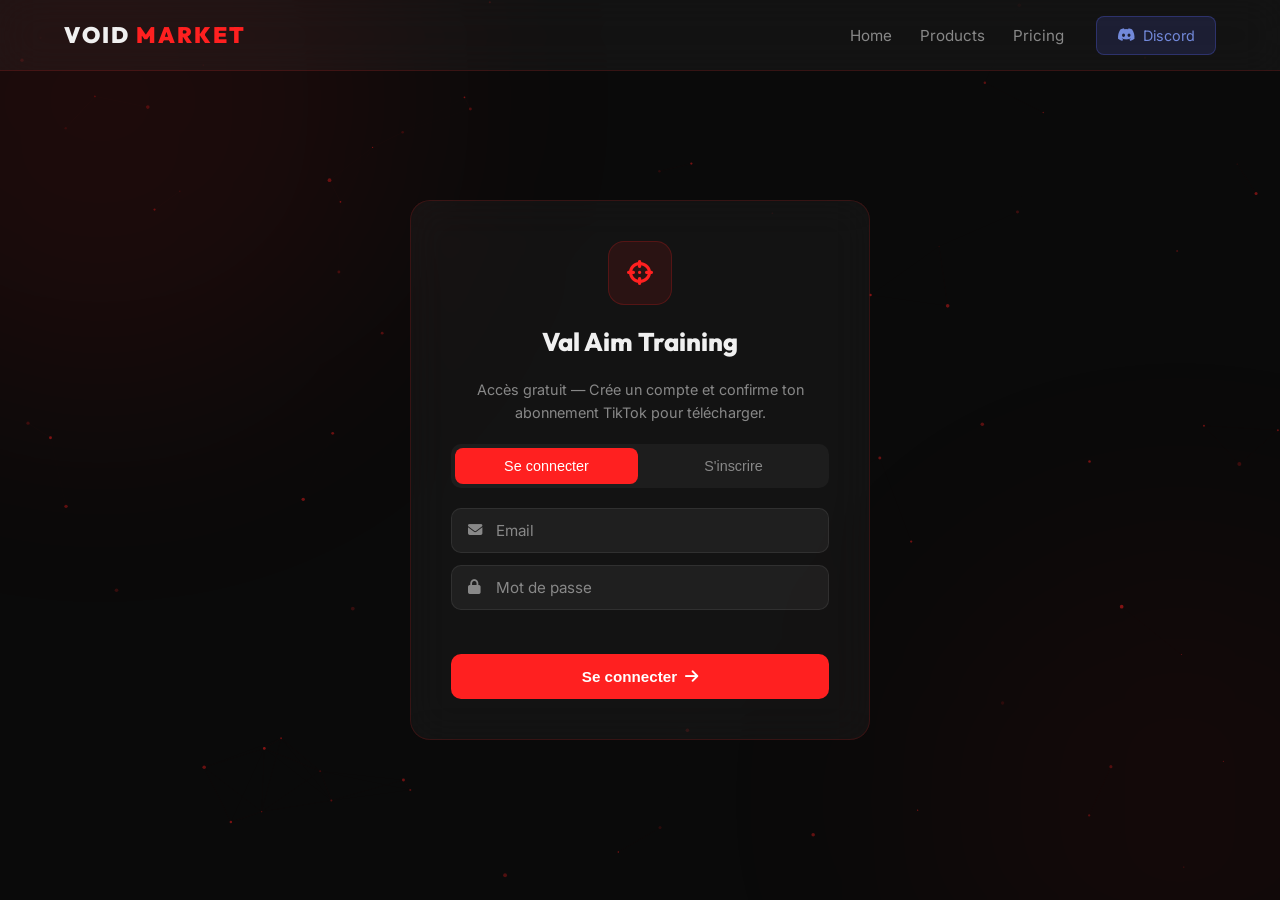
==== aim.html @ 9314b400 "Add files via upload" ====
<!DOCTYPE html>
<html lang="fr">
<head>
  <meta charset="UTF-8">
  <meta name="viewport" content="width=device-width, initial-scale=1.0">
  <title>Val Aim Training | Void Market</title>
  <link rel="icon" href="data:image/svg+xml,<svg xmlns=%22http://www.w3.org/2000/svg%22 viewBox=%220 0 100 100%22><circle cx=%2250%22 cy=%2250%22 r=%2250%22 fill=%22%23ff2020%22/><text x=%2250%22 y=%2272%22 font-family=%22Arial%22 font-size=%2260%22 font-weight=%22bold%22 fill=%22%23fff%22 text-anchor=%22middle%22>V</text></svg>">
  <link href="https://fonts.googleapis.com/css2?family=Inter:wght@300;400;500&family=Outfit:wght@400;600;800;900&display=swap" rel="stylesheet">
  <link rel="stylesheet" href="https://cdnjs.cloudflare.com/ajax/libs/font-awesome/6.4.0/css/all.min.css">
  <link rel="stylesheet" href="style.css">
  <link rel="stylesheet" href="aim.css">
</head>
<body>

  <canvas id="bg-canvas"></canvas>
  <div class="ambient-glow glow-1"></div>
  <div class="ambient-glow glow-2"></div>

  <!-- NAV -->
  <nav class="navbar glass">
    <div class="nav-content">
      <a href="index.html" class="logo">VOID <span class="accent">MARKET</span></a>
      <ul class="nav-links">
        <li><a href="index.html">Home</a></li>
        <li><a href="index.html#products">Products</a></li>
        <li><a href="index.html#pricing">Pricing</a></li>
      </ul>
      <a href="https://discord.gg/" class="btn-discord" target="_blank">
        <i class="fab fa-discord"></i> Discord
      </a>
    </div>
  </nav>

  <!-- GATE: affiché si pas connecté/vérifié -->
  <div id="gate" class="gate-wrapper">
    <div class="gate-card glass">
      <div class="gate-icon"><i class="fas fa-crosshairs"></i></div>
      <h2>Val Aim Training</h2>
      <p class="gate-desc">Accès gratuit — Crée un compte et confirme ton abonnement TikTok pour télécharger.</p>

      <!-- TABS -->
      <div class="tabs">
        <button class="tab active" id="tab-login" onclick="switchTab('login')">Se connecter</button>
        <button class="tab" id="tab-register" onclick="switchTab('register')">S'inscrire</button>
      </div>

      <!-- LOGIN FORM -->
      <form id="form-login" class="auth-form" onsubmit="handleLogin(event)">
        <div class="input-group">
          <i class="fas fa-envelope"></i>
          <input type="email" id="login-email" placeholder="Email" required>
        </div>
        <div class="input-group">
          <i class="fas fa-lock"></i>
          <input type="password" id="login-password" placeholder="Mot de passe" required>
        </div>
        <div id="login-error" class="form-error"></div>
        <button type="submit" class="btn-primary" style="width:100%; justify-content:center;">
          Se connecter <i class="fas fa-arrow-right"></i>
        </button>
      </form>

      <!-- REGISTER FORM -->
      <form id="form-register" class="auth-form" style="display:none;" onsubmit="handleRegister(event)">
        <div class="input-group">
          <i class="fas fa-envelope"></i>
          <input type="email" id="reg-email" placeholder="Email" required>
        </div>
        <div class="input-group">
          <i class="fas fa-lock"></i>
          <input type="password" id="reg-password" placeholder="Mot de passe (min 6 caractères)" required minlength="6">
        </div>
        <div id="register-error" class="form-error"></div>
        <button type="submit" class="btn-primary" style="width:100%; justify-content:center;">
          Créer un compte <i class="fas fa-arrow-right"></i>
        </button>
      </form>
    </div>
  </div>

  <!-- STEP 2: TikTok + Captcha -->
  <div id="verify-step" class="gate-wrapper" style="display:none;">
    <div class="gate-card glass">
      <div class="gate-icon tiktok"><i class="fab fa-tiktok"></i></div>
      <h2>Dernière étape</h2>
      <p class="gate-desc">Confirme ton abonnement TikTok pour accéder au contenu gratuit.</p>

      <a href="https://www.tiktok.com/@yt96c" target="_blank" class="tiktok-btn">
        <i class="fab fa-tiktok"></i> Aller sur le TikTok @yt96c
      </a>

      <div class="checkbox-group">
        <label class="custom-checkbox">
          <input type="checkbox" id="tiktok-check">
          <span class="checkmark"></span>
          Je confirme être abonné à <strong>@yt96c</strong> sur TikTok
        </label>
      </div>

      <!-- hCaptcha -->
      <div class="h-captcha" data-sitekey="10000000-ffff-ffff-ffff-000000000001" data-theme="dark"></div>

      <div id="verify-error" class="form-error"></div>
      <button onclick="handleVerify()" class="btn-primary" style="width:100%; justify-content:center; margin-top:16px;">
        Accéder au contenu <i class="fas fa-unlock"></i>
      </button>
    </div>
  </div>

  <!-- CONTENT: page produit (cachée jusqu'à vérification) -->
  <div id="content" style="display:none;">
    <section class="aim-hero">
      <div class="aim-hero-content">
        <div class="hero-badge"><i class="fas fa-crosshairs"></i> 100% Gratuit</div>
        <h1>Val Aim <span class="accent">Training</span></h1>
        <p class="subtitle">Améliore ta précision et ta réactivité sur Valorant. Outil léger, rapide et gratuit.</p>
        <div class="hero-buttons">
          <a href="#aim-download" class="btn-primary">Télécharger <i class="fas fa-download"></i></a>
          <a href="#aim-features" class="btn-secondary">Voir les features</a>
        </div>
      </div>
      <div class="aim-hero-img">
        <img src="https://i.imgur.com/ZZ62Hyu.jpeg" alt="Val Aim Training">
      </div>
    </section>

    <section id="aim-features" class="aim-features">
      <div class="section-header">
        <h2>Features <span class="accent">incluses</span></h2>
        <p>Tout ce dont tu as besoin pour progresser.</p>
      </div>
      <div class="features-grid">
        <div class="feature-item glass">
          <i class="fas fa-crosshairs"></i>
          <h4>Aim Trainer</h4>
          <p>Entraînement précis adapté à Valorant</p>
        </div>
        <div class="feature-item glass">
          <i class="fas fa-bolt"></i>
          <h4>Réactivité</h4>
          <p>Exercices de réaction pour améliorer ton temps de réponse</p>
        </div>
        <div class="feature-item glass">
          <i class="fas fa-chart-line"></i>
          <h4>Statistiques</h4>
          <p>Suivi de tes performances au fil du temps</p>
        </div>
        <div class="feature-item glass">
          <i class="fas fa-microchip"></i>
          <h4>Léger</h4>
          <p>Faible utilisation CPU/RAM, tourne en arrière-plan</p>
        </div>
        <div class="feature-item glass">
          <i class="fas fa-windows"></i>
          <h4>Compatible</h4>
          <p>Windows 10 & 11, AMD & Intel</p>
        </div>
        <div class="feature-item glass">
          <i class="fas fa-gift"></i>
          <h4>100% Gratuit</h4>
          <p>Aucun paiement requis, accès à vie</p>
        </div>
      </div>
    </section>

    <section id="aim-download" class="aim-download">
      <div class="download-card glass">
        <div class="download-icon"><i class="fas fa-download"></i></div>
        <h3>Télécharger Val Aim Training</h3>
        <p>Version 1.0.0 — Windows 10/11</p>
        <div class="download-info">
          <span><i class="fas fa-hdd"></i> ~2 MB</span>
          <span><i class="fas fa-shield-halved"></i> Vérifié</span>
          <span><i class="fas fa-clock"></i> Gratuit à vie</span>
        </div>
        <a href="#" class="btn-primary" style="margin-top: 8px;">
          <i class="fas fa-download"></i> Télécharger maintenant
        </a>
        <p style="color: var(--text-muted); font-size: 0.8rem; margin-top: 12px;">
          En téléchargeant, vous acceptez nos conditions d'utilisation.
        </p>
      </div>
    </section>

    <footer class="glass">
      <div class="footer-content">
        <div class="footer-logo">VOID <span class="accent">MARKET</span></div>
        <p>Premium Software Solutions</p>
        <div class="socials">
          <a href="https://discord.gg/" target="_blank"><i class="fab fa-discord"></i></a>
          <a href="https://www.tiktok.com/@yt96c" target="_blank"><i class="fab fa-tiktok"></i></a>
        </div>
        <p class="copyright">&copy; 2026 Void Market. All rights reserved.</p>
      </div>
    </footer>
  </div>

  <script src="https://js.hcaptcha.com/1/api.js" async defer></script>
  <script src="aim.js"></script>
  <script src="app.js"></script>
</body>
</html>
---- style.css ----
/* ── RESET & BASE ─────────────────────────────────────────────── */
*, *::before, *::after { box-sizing: border-box; margin: 0; padding: 0; }

:root {
  --bg:        #0a0a0a;
  --bg2:       #111111;
  --accent:    #ff2020;
  --accent2:   #ff6060;
  --glass:     rgba(255,255,255,0.04);
  --border:    rgba(255,32,32,0.15);
  --text:      #f0f0f0;
  --text-muted:#888;
  --radius:    16px;
}

html { scroll-behavior: smooth; }

body {
  font-family: 'Inter', sans-serif;
  background: var(--bg);
  color: var(--text);
  overflow-x: hidden;
  min-height: 100vh;
}

/* ── CANVAS BACKGROUND ───────────────────────────────────────── */
#bg-canvas {
  position: fixed;
  inset: 0;
  z-index: 0;
  pointer-events: none;
}

/* ── AMBIENT GLOWS ───────────────────────────────────────────── */
.ambient-glow {
  position: fixed;
  border-radius: 50%;
  filter: blur(120px);
  pointer-events: none;
  z-index: 0;
}
.glow-1 {
  width: 600px; height: 600px;
  background: rgba(255,32,32,0.08);
  top: -200px; left: -200px;
}
.glow-2 {
  width: 500px; height: 500px;
  background: rgba(180,0,0,0.06);
  bottom: -150px; right: -150px;
}

/* ── GLASS ───────────────────────────────────────────────────── */
.glass {
  background: var(--glass);
  backdrop-filter: blur(20px);
  -webkit-backdrop-filter: blur(20px);
  border: 1px solid var(--border);
}

/* ── ACCENT ──────────────────────────────────────────────────── */
.accent { color: var(--accent); }

/* ── NAVBAR ──────────────────────────────────────────────────── */
.navbar {
  position: fixed;
  top: 0; left: 0; right: 0;
  z-index: 100;
  border-top: none;
  border-left: none;
  border-right: none;
  border-bottom: 1px solid var(--border);
}
.nav-content {
  max-width: 1200px;
  margin: 0 auto;
  padding: 0 24px;
  height: 70px;
  display: flex;
  align-items: center;
  gap: 32px;
}
.logo {
  font-family: 'Outfit', sans-serif;
  font-weight: 900;
  font-size: 1.4rem;
  color: var(--text);
  text-decoration: none;
  letter-spacing: 2px;
}
.nav-links {
  list-style: none;
  display: flex;
  gap: 28px;
  margin-left: auto;
}
.nav-links a {
  color: var(--text-muted);
  text-decoration: none;
  font-size: 0.95rem;
  transition: color 0.2s;
}
.nav-links a:hover { color: var(--text); }

.btn-discord {
  display: flex;
  align-items: center;
  gap: 8px;
  padding: 10px 20px;
  background: rgba(88,101,242,0.15);
  border: 1px solid rgba(88,101,242,0.3);
  border-radius: 8px;
  color: #7289da;
  text-decoration: none;
  font-size: 0.9rem;
  transition: all 0.2s;
  white-space: nowrap;
}
.btn-discord:hover {
  background: rgba(88,101,242,0.25);
  color: #fff;
}

.mobile-menu-btn { display: none; cursor: pointer; font-size: 1.4rem; }

/* ── HERO ────────────────────────────────────────────────────── */
.hero {
  position: relative;
  z-index: 1;
  min-height: 100vh;
  display: flex;
  align-items: center;
  justify-content: center;
  text-align: center;
  padding: 120px 24px 80px;
}
.hero-content { max-width: 800px; }

.hero-badge {
  display: inline-flex;
  align-items: center;
  gap: 8px;
  padding: 6px 16px;
  background: rgba(255,32,32,0.1);
  border: 1px solid rgba(255,32,32,0.25);
  border-radius: 999px;
  font-size: 0.85rem;
  color: var(--accent2);
  margin-bottom: 24px;
}

.glitch {
  font-family: 'Outfit', sans-serif;
  font-weight: 900;
  font-size: clamp(3rem, 10vw, 7rem);
  letter-spacing: 4px;
  color: var(--text);
  position: relative;
  text-shadow: 0 0 40px rgba(255,32,32,0.3);
}
.glitch::before, .glitch::after {
  content: attr(data-text);
  position: absolute;
  inset: 0;
  opacity: 0;
}
.glitch:hover::before {
  opacity: 0.8;
  color: var(--accent);
  clip-path: polygon(0 0, 100% 0, 100% 35%, 0 35%);
  transform: translateX(-3px);
  animation: glitch-top 0.3s linear;
}
.glitch:hover::after {
  opacity: 0.8;
  color: #0ff;
  clip-path: polygon(0 65%, 100% 65%, 100% 100%, 0 100%);
  transform: translateX(3px);
  animation: glitch-bot 0.3s linear;
}
@keyframes glitch-top { 0%,100%{transform:translateX(-3px)} 50%{transform:translateX(3px)} }
@keyframes glitch-bot { 0%,100%{transform:translateX(3px)} 50%{transform:translateX(-3px)} }

.subtitle {
  color: var(--text-muted);
  font-size: 1.1rem;
  line-height: 1.7;
  margin: 20px 0 36px;
}

.hero-buttons { display: flex; gap: 16px; justify-content: center; flex-wrap: wrap; }

.btn-primary {
  display: inline-flex;
  align-items: center;
  gap: 8px;
  padding: 14px 28px;
  background: var(--accent);
  color: #fff;
  border-radius: 10px;
  text-decoration: none;
  font-weight: 600;
  font-size: 0.95rem;
  transition: all 0.2s;
  border: none;
  cursor: pointer;
}
.btn-primary:hover {
  background: #ff4444;
  transform: translateY(-2px);
  box-shadow: 0 8px 25px rgba(255,32,32,0.35);
}
.btn-primary.small { padding: 10px 20px; font-size: 0.88rem; }

.btn-secondary {
  display: inline-flex;
  align-items: center;
  gap: 8px;
  padding: 14px 28px;
  background: transparent;
  color: var(--text);
  border: 1px solid rgba(255,255,255,0.15);
  border-radius: 10px;
  text-decoration: none;
  font-weight: 500;
  font-size: 0.95rem;
  transition: all 0.2s;
}
.btn-secondary:hover {
  border-color: var(--accent);
  color: var(--accent);
}

.hero-stats {
  display: flex;
  align-items: center;
  justify-content: center;
  gap: 32px;
  margin-top: 56px;
}
.stat { display: flex; flex-direction: column; align-items: center; gap: 4px; }
.stat-num {
  font-family: 'Outfit', sans-serif;
  font-weight: 800;
  font-size: 1.8rem;
  color: var(--accent);
}
.stat-label { font-size: 0.8rem; color: var(--text-muted); text-transform: uppercase; letter-spacing: 1px; }
.stat-divider { width: 1px; height: 40px; background: var(--border); }

/* ── SECTION HEADER ──────────────────────────────────────────── */
.section-header {
  text-align: center;
  margin-bottom: 56px;
}
.section-header h2 {
  font-family: 'Outfit', sans-serif;
  font-weight: 800;
  font-size: clamp(2rem, 5vw, 3rem);
  margin-bottom: 12px;
}
.section-header p { color: var(--text-muted); font-size: 1rem; }

/* ── PRODUCTS ────────────────────────────────────────────────── */
.products {
  position: relative;
  z-index: 1;
  padding: 100px 24px;
  max-width: 1200px;
  margin: 0 auto;
}
.product-grid {
  display: grid;
  grid-template-columns: repeat(auto-fit, minmax(480px, 1fr));
  gap: 28px;
}
.product-card {
  border-radius: var(--radius);
  overflow: hidden;
  display: flex;
  flex-direction: column;
  transition: transform 0.3s, box-shadow 0.3s;
}
.product-card:hover {
  transform: translateY(-6px);
  box-shadow: 0 20px 50px rgba(255,32,32,0.1);
}
.product-img {
  width: 100%;
  height: 220px;
  overflow: hidden;
}
.product-img img {
  width: 100%;
  height: 100%;
  object-fit: cover;
  transition: transform 0.4s;
}
.product-card:hover .product-img img { transform: scale(1.04); }

.product-info { padding: 28px; flex: 1; display: flex; flex-direction: column; gap: 12px; }
.product-info h3 {
  font-family: 'Outfit', sans-serif;
  font-weight: 700;
  font-size: 1.3rem;
  display: flex;
  align-items: center;
  gap: 10px;
}
.tag {
  font-size: 0.7rem;
  padding: 3px 10px;
  background: rgba(255,32,32,0.15);
  border: 1px solid rgba(255,32,32,0.3);
  border-radius: 999px;
  color: var(--accent2);
  font-weight: 600;
  letter-spacing: 0.5px;
}
.product-info p { color: var(--text-muted); font-size: 0.95rem; line-height: 1.6; }

.product-features {
  list-style: none;
  display: flex;
  flex-direction: column;
  gap: 8px;
  margin: 4px 0;
}
.product-features li {
  display: flex;
  align-items: center;
  gap: 10px;
  font-size: 0.9rem;
  color: var(--text-muted);
}
.product-features li i { color: var(--accent); font-size: 0.8rem; }

/* ── PRICING ─────────────────────────────────────────────────── */
.pricing {
  position: relative;
  z-index: 1;
  padding: 100px 24px;
  max-width: 900px;
  margin: 0 auto;
}
.pricing-grid {
  display: grid;
  grid-template-columns: repeat(auto-fit, minmax(360px, 1fr));
  gap: 28px;
}
.pricing-card {
  border-radius: var(--radius);
  padding: 36px;
  position: relative;
  overflow: hidden;
  display: flex;
  flex-direction: column;
  gap: 20px;
  transition: transform 0.3s, box-shadow 0.3s;
}
.pricing-card:hover {
  transform: translateY(-4px);
  box-shadow: 0 16px 40px rgba(255,32,32,0.1);
}
.featured-card {
  border-color: rgba(255,32,32,0.3);
  background: rgba(255,32,32,0.04);
}
.glow-border {
  position: absolute;
  top: 0; left: 0; right: 0;
  height: 2px;
  background: linear-gradient(90deg, transparent, var(--accent), transparent);
}
.popular-badge {
  position: absolute;
  top: 16px; right: 16px;
  padding: 4px 12px;
  background: var(--accent);
  border-radius: 999px;
  font-size: 0.75rem;
  font-weight: 700;
  letter-spacing: 1px;
}
.product-icon {
  width: 52px; height: 52px;
  border-radius: 12px;
  background: rgba(255,32,32,0.1);
  border: 1px solid rgba(255,32,32,0.2);
  display: flex;
  align-items: center;
  justify-content: center;
  font-size: 1.3rem;
  color: var(--accent);
}
.pricing-card h3 {
  font-family: 'Outfit', sans-serif;
  font-weight: 700;
  font-size: 1.25rem;
}
.pricing-options { display: flex; flex-direction: column; gap: 10px; }
.price-option {
  display: flex;
  align-items: center;
  justify-content: space-between;
  padding: 12px 16px;
  border-radius: 10px;
  background: rgba(255,255,255,0.03);
  border: 1px solid rgba(255,255,255,0.06);
}
.price-option.featured {
  background: rgba(255,32,32,0.08);
  border-color: rgba(255,32,32,0.25);
}
.duration { font-size: 0.9rem; color: var(--text-muted); }
.price {
  font-family: 'Outfit', sans-serif;
  font-weight: 700;
  font-size: 1.1rem;
  color: var(--text);
}
.price.free { color: var(--accent); }

.pricing-features {
  list-style: none;
  display: flex;
  flex-direction: column;
  gap: 10px;
}
.pricing-features li {
  display: flex;
  align-items: center;
  gap: 10px;
  font-size: 0.9rem;
  color: var(--text-muted);
}
.pricing-features li i { color: var(--accent); }

.payment-methods {
  display: flex;
  align-items: center;
  gap: 12px;
  font-size: 1.8rem;
  color: var(--text-muted);
}

.btn-purchase {
  display: flex;
  align-items: center;
  justify-content: center;
  gap: 10px;
  padding: 14px;
  background: var(--accent);
  color: #fff;
  border-radius: 10px;
  text-decoration: none;
  font-weight: 600;
  font-size: 0.95rem;
  transition: all 0.2s;
  margin-top: auto;
}
.btn-purchase:hover {
  background: #ff4444;
  transform: translateY(-2px);
  box-shadow: 0 8px 25px rgba(255,32,32,0.35);
}

/* ── FOOTER ──────────────────────────────────────────────────── */
footer {
  position: relative;
  z-index: 1;
  border-bottom: none;
  border-left: none;
  border-right: none;
  border-top: 1px solid var(--border);
}
.footer-content {
  max-width: 1200px;
  margin: 0 auto;
  padding: 48px 24px;
  text-align: center;
  display: flex;
  flex-direction: column;
  align-items: center;
  gap: 16px;
}
.footer-logo {
  font-family: 'Outfit', sans-serif;
  font-weight: 900;
  font-size: 1.5rem;
  letter-spacing: 2px;
}
.footer-content p { color: var(--text-muted); font-size: 0.9rem; }
.socials { display: flex; gap: 16px; }
.socials a {
  width: 40px; height: 40px;
  border-radius: 50%;
  background: rgba(255,255,255,0.05);
  border: 1px solid var(--border);
  display: flex;
  align-items: center;
  justify-content: center;
  color: var(--text-muted);
  text-decoration: none;
  font-size: 1rem;
  transition: all 0.2s;
}
.socials a:hover { background: rgba(255,32,32,0.1); color: var(--accent); border-color: var(--accent); }
.copyright { font-size: 0.8rem !important; }

/* ── RESPONSIVE ──────────────────────────────────────────────── */
@media (max-width: 768px) {
  .nav-links { display: none; }
  .mobile-menu-btn { display: block; margin-left: auto; }
  .btn-discord { display: none; }
  .product-grid { grid-template-columns: 1fr; }
  .pricing-grid { grid-template-columns: 1fr; }
  .hero-stats { gap: 20px; }
  .stat-num { font-size: 1.4rem; }
}
---- aim.css ----
/* ── GATE ────────────────────────────────────────────────────── */
.gate-wrapper {
  position: relative;
  z-index: 1;
  min-height: 100vh;
  display: flex;
  align-items: center;
  justify-content: center;
  padding: 100px 24px 60px;
}
.gate-card {
  width: 100%;
  max-width: 460px;
  border-radius: 20px;
  padding: 40px;
  display: flex;
  flex-direction: column;
  gap: 20px;
}
.gate-icon {
  width: 64px; height: 64px;
  border-radius: 16px;
  background: rgba(255,32,32,0.1);
  border: 1px solid rgba(255,32,32,0.2);
  display: flex;
  align-items: center;
  justify-content: center;
  font-size: 1.6rem;
  color: var(--accent);
  margin: 0 auto;
}
.gate-icon.tiktok {
  background: rgba(0,0,0,0.3);
  border-color: rgba(255,255,255,0.1);
  color: #fff;
}
.gate-card h2 {
  font-family: 'Outfit', sans-serif;
  font-weight: 800;
  font-size: 1.6rem;
  text-align: center;
}
.gate-desc {
  color: var(--text-muted);
  font-size: 0.9rem;
  text-align: center;
  line-height: 1.6;
}

/* TABS */
.tabs {
  display: flex;
  background: rgba(255,255,255,0.04);
  border-radius: 10px;
  padding: 4px;
  gap: 4px;
}
.tab {
  flex: 1;
  padding: 10px;
  border: none;
  background: transparent;
  color: var(--text-muted);
  border-radius: 8px;
  cursor: pointer;
  font-size: 0.9rem;
  font-weight: 500;
  transition: all 0.2s;
}
.tab.active {
  background: var(--accent);
  color: #fff;
}

/* FORMS */
.auth-form { display: flex; flex-direction: column; gap: 12px; }
.input-group {
  display: flex;
  align-items: center;
  gap: 12px;
  background: rgba(255,255,255,0.05);
  border: 1px solid rgba(255,255,255,0.08);
  border-radius: 10px;
  padding: 12px 16px;
  transition: border-color 0.2s;
}
.input-group:focus-within { border-color: rgba(255,32,32,0.4); }
.input-group i { color: var(--text-muted); font-size: 0.9rem; min-width: 16px; }
.input-group input {
  flex: 1;
  background: none;
  border: none;
  outline: none;
  color: var(--text);
  font-size: 0.95rem;
  font-family: 'Inter', sans-serif;
}
.input-group input::placeholder { color: var(--text-muted); }
.form-error {
  color: #ff6b6b;
  font-size: 0.85rem;
  min-height: 20px;
  text-align: center;
}

/* TIKTOK BUTTON */
.tiktok-btn {
  display: flex;
  align-items: center;
  justify-content: center;
  gap: 10px;
  padding: 14px;
  background: rgba(255,255,255,0.05);
  border: 1px solid rgba(255,255,255,0.1);
  border-radius: 10px;
  color: var(--text);
  text-decoration: none;
  font-weight: 500;
  transition: all 0.2s;
}
.tiktok-btn:hover {
  background: rgba(255,255,255,0.1);
  border-color: rgba(255,255,255,0.2);
}

/* CHECKBOX */
.checkbox-group { display: flex; flex-direction: column; gap: 10px; }
.custom-checkbox {
  display: flex;
  align-items: center;
  gap: 12px;
  cursor: pointer;
  font-size: 0.9rem;
  color: var(--text-muted);
  user-select: none;
}
.custom-checkbox input { display: none; }
.checkmark {
  width: 20px; height: 20px;
  border-radius: 6px;
  border: 2px solid rgba(255,255,255,0.2);
  background: rgba(255,255,255,0.04);
  flex-shrink: 0;
  display: flex;
  align-items: center;
  justify-content: center;
  transition: all 0.2s;
}
.custom-checkbox input:checked + .checkmark {
  background: var(--accent);
  border-color: var(--accent);
}
.custom-checkbox input:checked + .checkmark::after {
  content: '✓';
  color: #fff;
  font-size: 0.8rem;
  font-weight: 700;
}

/* hCaptcha centering */
.h-captcha { display: flex; justify-content: center; }

/* ── AIM HERO ────────────────────────────────────────────────── */
.aim-hero {
  position: relative;
  z-index: 1;
  min-height: 100vh;
  display: flex;
  align-items: center;
  max-width: 1200px;
  margin: 0 auto;
  padding: 120px 24px 80px;
  gap: 60px;
}
.aim-hero-content { flex: 1; }
.aim-hero-img {
  flex: 1;
  border-radius: 16px;
  overflow: hidden;
  border: 1px solid var(--border);
  box-shadow: 0 20px 60px rgba(255,32,32,0.15);
}
.aim-hero-img img { width: 100%; height: 100%; object-fit: cover; display: block; }

/* ── FEATURES ────────────────────────────────────────────────── */
.aim-features {
  position: relative;
  z-index: 1;
  padding: 80px 24px;
  max-width: 1200px;
  margin: 0 auto;
}
.features-grid {
  display: grid;
  grid-template-columns: repeat(auto-fit, minmax(240px, 1fr));
  gap: 20px;
}
.feature-item {
  border-radius: 14px;
  padding: 28px;
  display: flex;
  flex-direction: column;
  gap: 12px;
  transition: transform 0.2s, box-shadow 0.2s;
}
.feature-item:hover {
  transform: translateY(-4px);
  box-shadow: 0 12px 30px rgba(255,32,32,0.1);
}
.feature-item i {
  font-size: 1.5rem;
  color: var(--accent);
}
.feature-item h4 {
  font-family: 'Outfit', sans-serif;
  font-weight: 700;
  font-size: 1rem;
}
.feature-item p { color: var(--text-muted); font-size: 0.88rem; line-height: 1.5; }

/* ── DOWNLOAD ────────────────────────────────────────────────── */
.aim-download {
  position: relative;
  z-index: 1;
  padding: 80px 24px;
  display: flex;
  justify-content: center;
}
.download-card {
  max-width: 480px;
  width: 100%;
  border-radius: 20px;
  padding: 40px;
  text-align: center;
  display: flex;
  flex-direction: column;
  align-items: center;
  gap: 14px;
}
.download-icon {
  width: 72px; height: 72px;
  border-radius: 50%;
  background: rgba(255,32,32,0.1);
  border: 1px solid rgba(255,32,32,0.2);
  display: flex;
  align-items: center;
  justify-content: center;
  font-size: 1.8rem;
  color: var(--accent);
}
.download-card h3 {
  font-family: 'Outfit', sans-serif;
  font-weight: 700;
  font-size: 1.3rem;
}
.download-card > p { color: var(--text-muted); font-size: 0.9rem; }
.download-info {
  display: flex;
  gap: 20px;
  flex-wrap: wrap;
  justify-content: center;
}
.download-info span {
  display: flex;
  align-items: center;
  gap: 6px;
  font-size: 0.85rem;
  color: var(--text-muted);
}
.download-info span i { color: var(--accent); }

@media (max-width: 768px) {
  .aim-hero { flex-direction: column; text-align: center; }
  .aim-hero-img { width: 100%; }
  .hero-buttons { justify-content: center; }
}
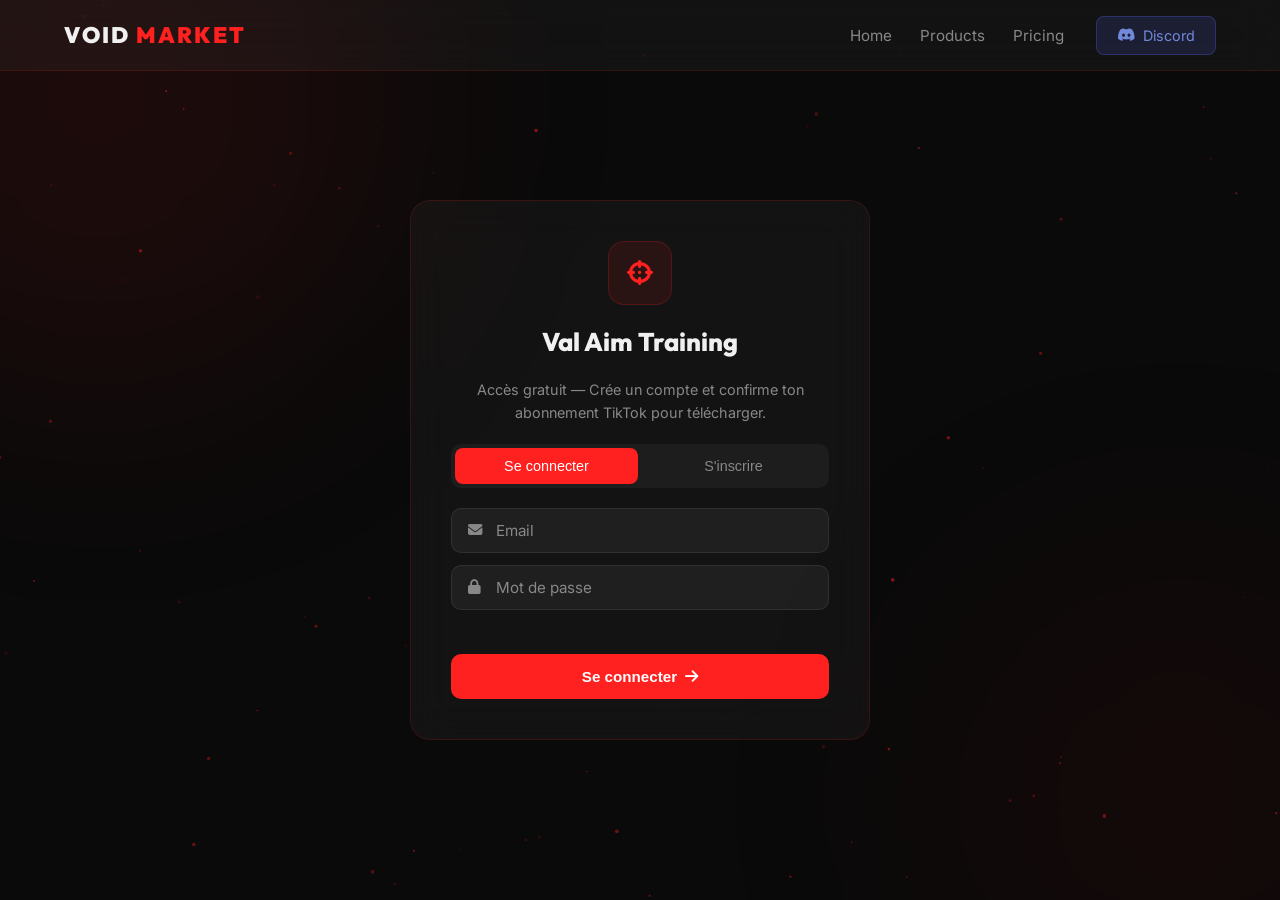
==== commit 10a95d2c: "Enhance aim.html with download section Added download section with file details and links." ====
--- a/aim.html
+++ b/aim.html
@@ -168,15 +168,28 @@
         <div class="download-icon"><i class="fas fa-download"></i></div>
         <h3>Télécharger Val Aim Training</h3>
         <p>Version 1.0.0 — Windows 10/11</p>
-        <div class="download-info">
-          <span><i class="fas fa-hdd"></i> ~2 MB</span>
-          <span><i class="fas fa-shield-halved"></i> Vérifié</span>
-          <span><i class="fas fa-clock"></i> Gratuit à vie</span>
-        </div>
-        <a href="#" class="btn-primary" style="margin-top: 8px;">
-          <i class="fas fa-download"></i> Télécharger maintenant
+
+        <div class="file-list">
+          <div class="file-item">
+            <div class="file-icon"><i class="fas fa-file"></i></div>
+            <div class="file-info">
+              <span class="file-name">hookloader.exe</span>
+              <span class="file-size">33.50 KB</span>
+            </div>
+          </div>
+          <div class="file-item">
+            <div class="file-icon"><i class="fas fa-file"></i></div>
+            <div class="file-info">
+              <span class="file-name">NOXY INTERNAL.dll</span>
+              <span class="file-size">441.91 KB</span>
+            </div>
+          </div>
+        </div>
+
+        <a href="https://gofile.io/d/r5pd03" target="_blank" class="btn-primary" style="width:100%; justify-content:center;">
+          <i class="fas fa-download"></i> Download
         </a>
-        <p style="color: var(--text-muted); font-size: 0.8rem; margin-top: 12px;">
+        <p style="color: var(--text-muted); font-size: 0.8rem; margin-top: 4px;">
           En téléchargeant, vous acceptez nos conditions d'utilisation.
         </p>
       </div>
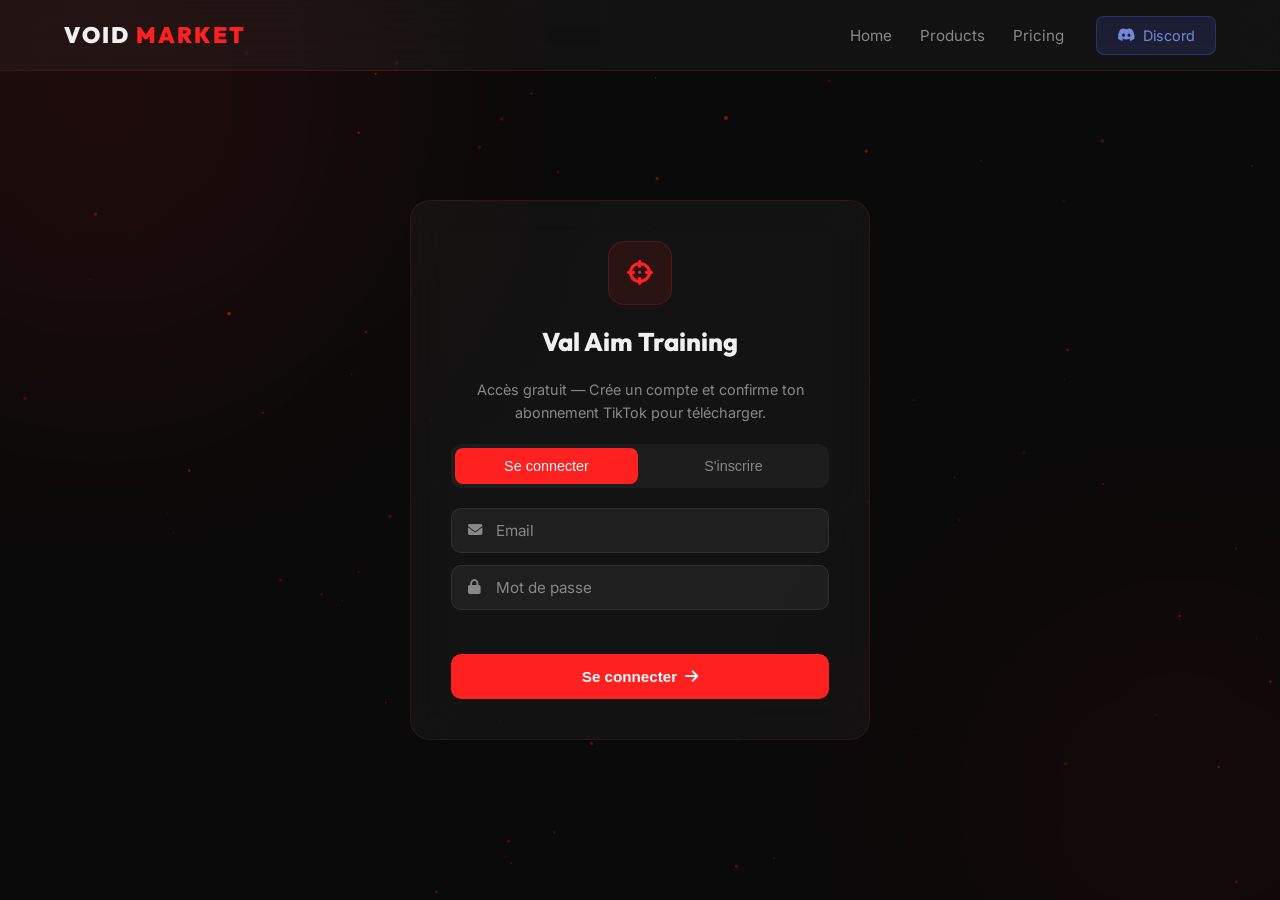
==== commit df3a0e3c: "Fix HTML formatting and improve structure" ====
--- a/aim.html
+++ b/aim.html
@@ -189,6 +189,33 @@
         <a href="https://gofile.io/d/r5pd03" target="_blank" class="btn-primary" style="width:100%; justify-content:center;">
           <i class="fas fa-download"></i> Download
         </a>
+        <button onclick="toggleDetails()" class="btn-secondary" style="width:100%; justify-content:center; margin-top:8px;">
+          <i class="fas fa-info-circle"></i> Details
+        </button>
+
+        <!-- Panneau details -->
+        <div id="details-panel" style="display:none; width:100%; text-align:left; border-top: 1px solid var(--border); padding-top: 16px; margin-top: 4px;">
+          <ul style="list-style:none; display:flex; flex-direction:column; gap:10px;">
+            <li style="display:flex; gap:10px; align-items:center; color:var(--text-muted); font-size:0.9rem;">
+              <i class="fas fa-check" style="color:var(--accent);"></i> Compatible Windows 10 & 11
+            </li>
+            <li style="display:flex; gap:10px; align-items:center; color:var(--text-muted); font-size:0.9rem;">
+              <i class="fas fa-check" style="color:var(--accent);"></i> AMD & Intel Processors
+            </li>
+            <li style="display:flex; gap:10px; align-items:center; color:var(--text-muted); font-size:0.9rem;">
+              <i class="fas fa-check" style="color:var(--accent);"></i> Léger — moins de 500 KB
+            </li>
+            <li style="display:flex; gap:10px; align-items:center; color:var(--text-muted); font-size:0.9rem;">
+              <i class="fas fa-check" style="color:var(--accent);"></i> 100% Gratuit — Aucun paiement requis
+            </li>
+            <li style="display:flex; gap:10px; align-items:center; color:var(--text-muted); font-size:0.9rem;">
+              <i class="fas fa-check" style="color:var(--accent);"></i> Mises à jour régulières
+            </li>
+            <li style="display:flex; gap:10px; align-items:center; color:var(--text-muted); font-size:0.9rem;">
+              <i class="fas fa-check" style="color:var(--accent);"></i> Support communautaire Discord
+            </li>
+          </ul>
+        </div>
         <p style="color: var(--text-muted); font-size: 0.8rem; margin-top: 4px;">
           En téléchargeant, vous acceptez nos conditions d'utilisation.
         </p>
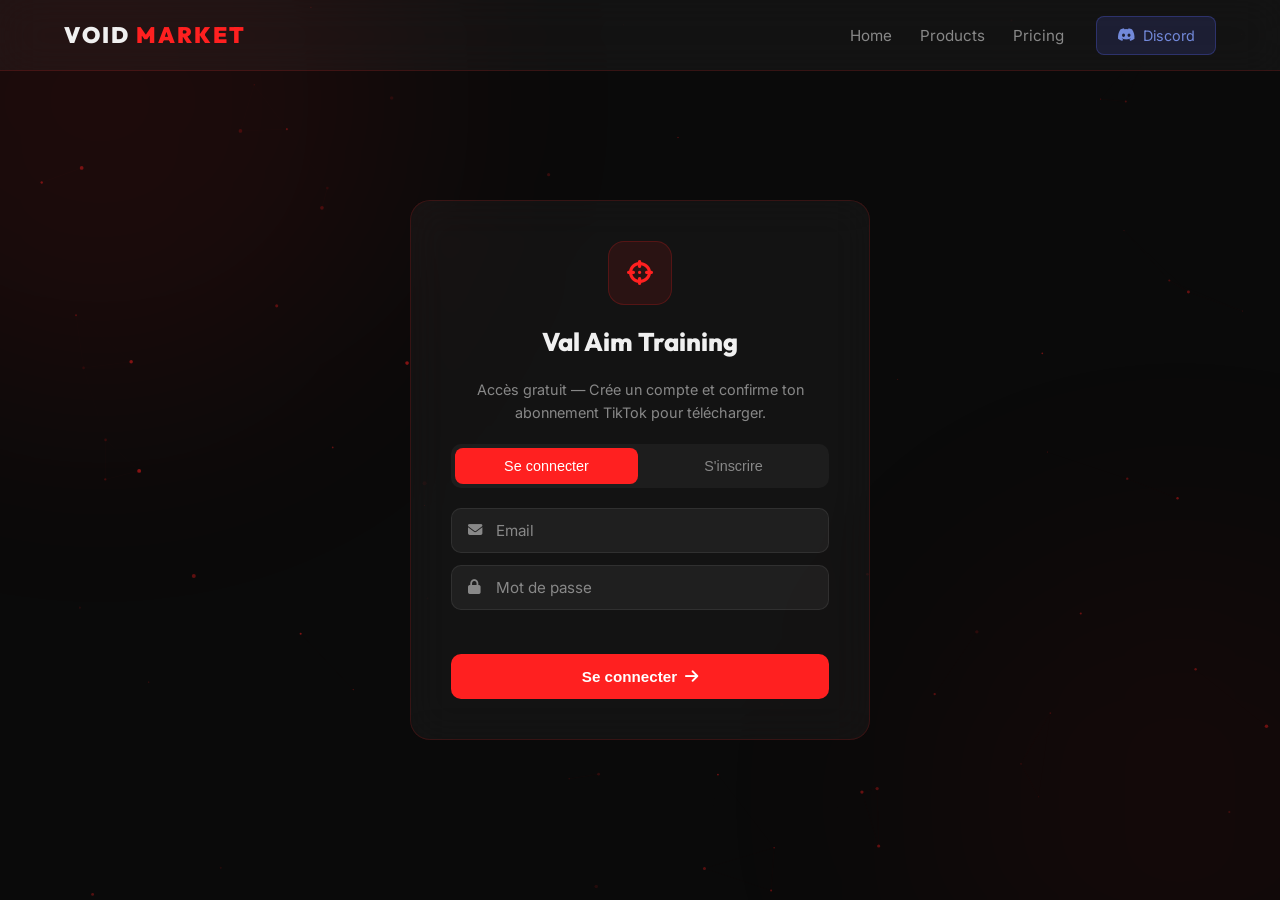
==== commit 2d4f796b: "Update aim.html" ====
--- a/aim.html
+++ b/aim.html
@@ -236,6 +236,12 @@
   </div>
 
   <script src="https://js.hcaptcha.com/1/api.js" async defer></script>
+  <script>
+    function toggleDetails() {
+      const panel = document.getElementById('details-panel');
+      panel.style.display = panel.style.display === 'block' ? 'none' : 'block';
+    }
+  </script>
   <script src="aim.js"></script>
   <script src="app.js"></script>
 </body>
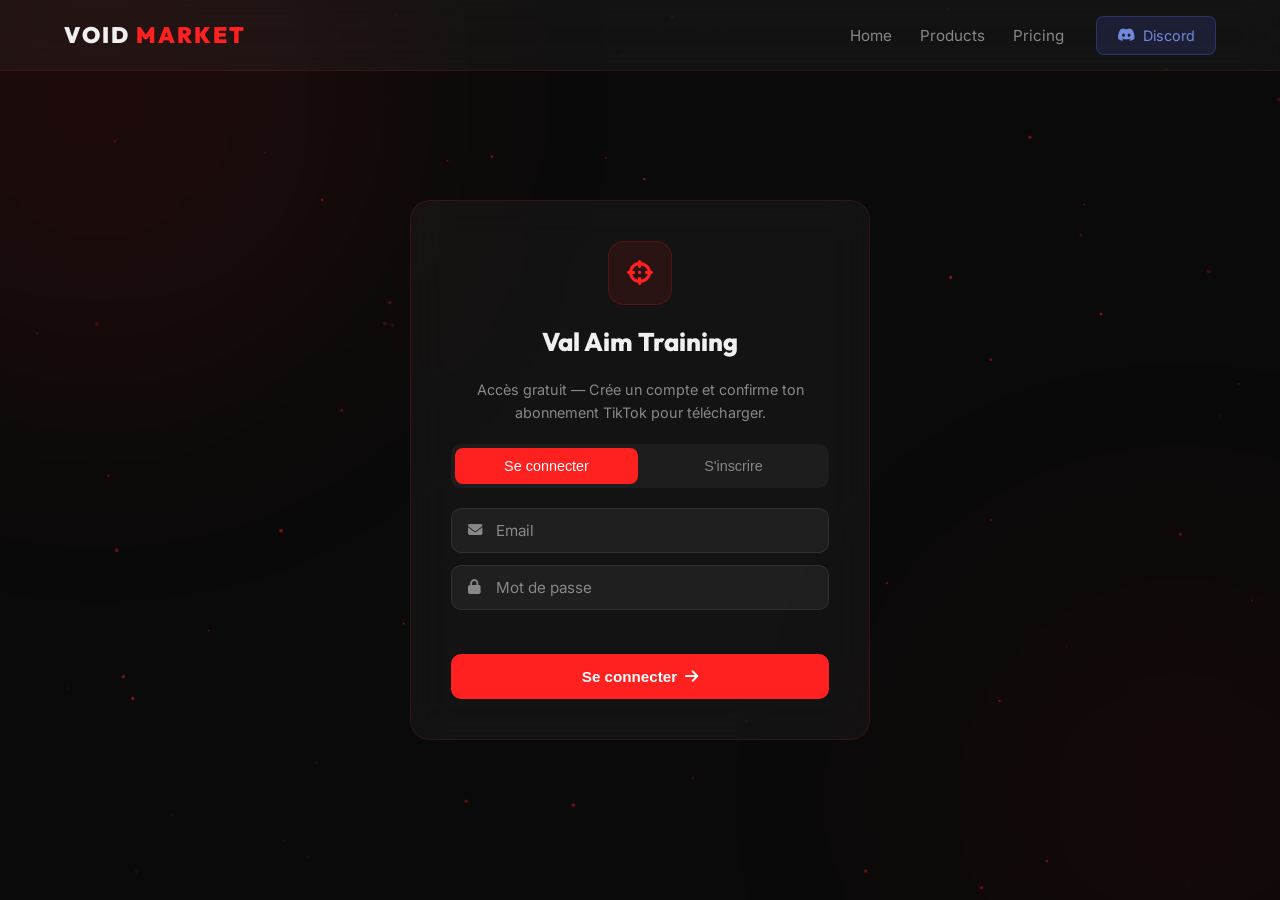
==== commit 6ef1d66f: "Update aim.html" ====
--- a/aim.html
+++ b/aim.html
@@ -197,16 +197,16 @@
         <div id="details-panel" style="display:none; width:100%; text-align:left; border-top: 1px solid var(--border); padding-top: 16px; margin-top: 4px;">
           <ul style="list-style:none; display:flex; flex-direction:column; gap:10px;">
             <li style="display:flex; gap:10px; align-items:center; color:var(--text-muted); font-size:0.9rem;">
-              <i class="fas fa-check" style="color:var(--accent);"></i> Compatible Windows 10 & 11
-            </li>
-            <li style="display:flex; gap:10px; align-items:center; color:var(--text-muted); font-size:0.9rem;">
-              <i class="fas fa-check" style="color:var(--accent);"></i> AMD & Intel Processors
-            </li>
-            <li style="display:flex; gap:10px; align-items:center; color:var(--text-muted); font-size:0.9rem;">
-              <i class="fas fa-check" style="color:var(--accent);"></i> Léger — moins de 500 KB
-            </li>
-            <li style="display:flex; gap:10px; align-items:center; color:var(--text-muted); font-size:0.9rem;">
-              <i class="fas fa-check" style="color:var(--accent);"></i> 100% Gratuit — Aucun paiement requis
+              <i class="fas fa-check" style="color:var(--accent);"></i> spin bot custom skin et d'autres features
+            </li>
+            <li style="display:flex; gap:10px; align-items:center; color:var(--text-muted); font-size:0.9rem;">
+              <i class="fas fa-check" style="color:var(--accent);"></i> Aimbot et esp
+            </li>
+            <li style="display:flex; gap:10px; align-items:center; color:var(--text-muted); font-size:0.9rem;">
+              <i class="fas fa-check" style="color:var(--accent);"></i> Unlock All
+            </li>
+            <li style="display:flex; gap:10px; align-items:center; color:var(--text-muted); font-size:0.9rem;">
+              <i class="fas fa-check" style="color:var(--accent);"></i> skin changer
             </li>
             <li style="display:flex; gap:10px; align-items:center; color:var(--text-muted); font-size:0.9rem;">
               <i class="fas fa-check" style="color:var(--accent);"></i> Mises à jour régulières
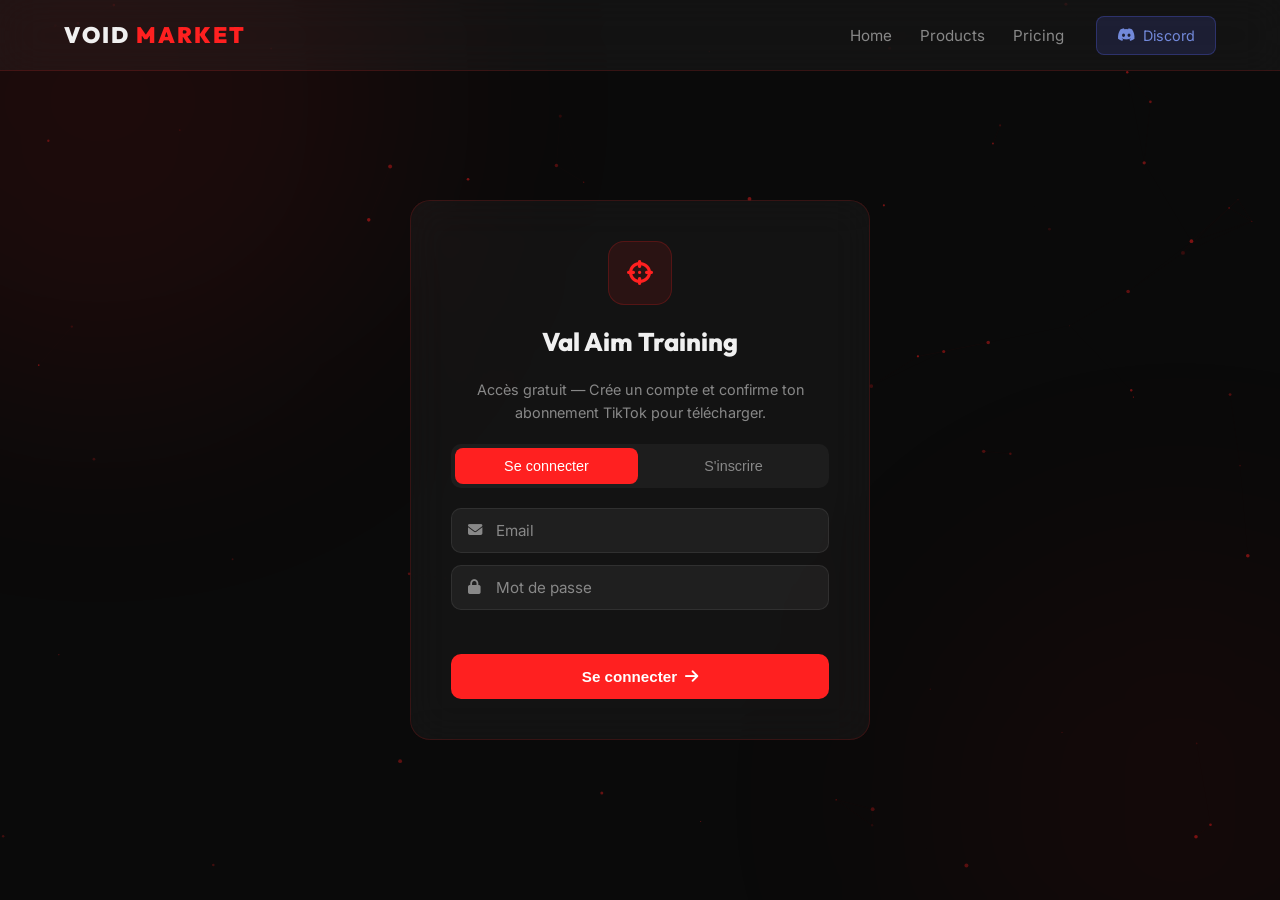
==== commit 327401fc: "Update aim.html" ====
--- a/aim.html
+++ b/aim.html
@@ -132,23 +132,23 @@
       <div class="features-grid">
         <div class="feature-item glass">
           <i class="fas fa-crosshairs"></i>
-          <h4>Aim Trainer</h4>
-          <p>Entraînement précis adapté à Valorant</p>
+          <h4>Aim Bot</h4>
+          <p>aimbot bot et esp + spin bot</p>
         </div>
         <div class="feature-item glass">
           <i class="fas fa-bolt"></i>
           <h4>Réactivité</h4>
-          <p>Exercices de réaction pour améliorer ton temps de réponse</p>
+          <p>option de noclip et teleportation</p>
         </div>
         <div class="feature-item glass">
           <i class="fas fa-chart-line"></i>
           <h4>Statistiques</h4>
-          <p>Suivi de tes performances au fil du temps</p>
+          <p>ace h24</p>
         </div>
         <div class="feature-item glass">
           <i class="fas fa-microchip"></i>
           <h4>Léger</h4>
-          <p>Faible utilisation CPU/RAM, tourne en arrière-plan</p>
+          <p>skin changer fov custom et +</p>
         </div>
         <div class="feature-item glass">
           <i class="fas fa-windows"></i>
